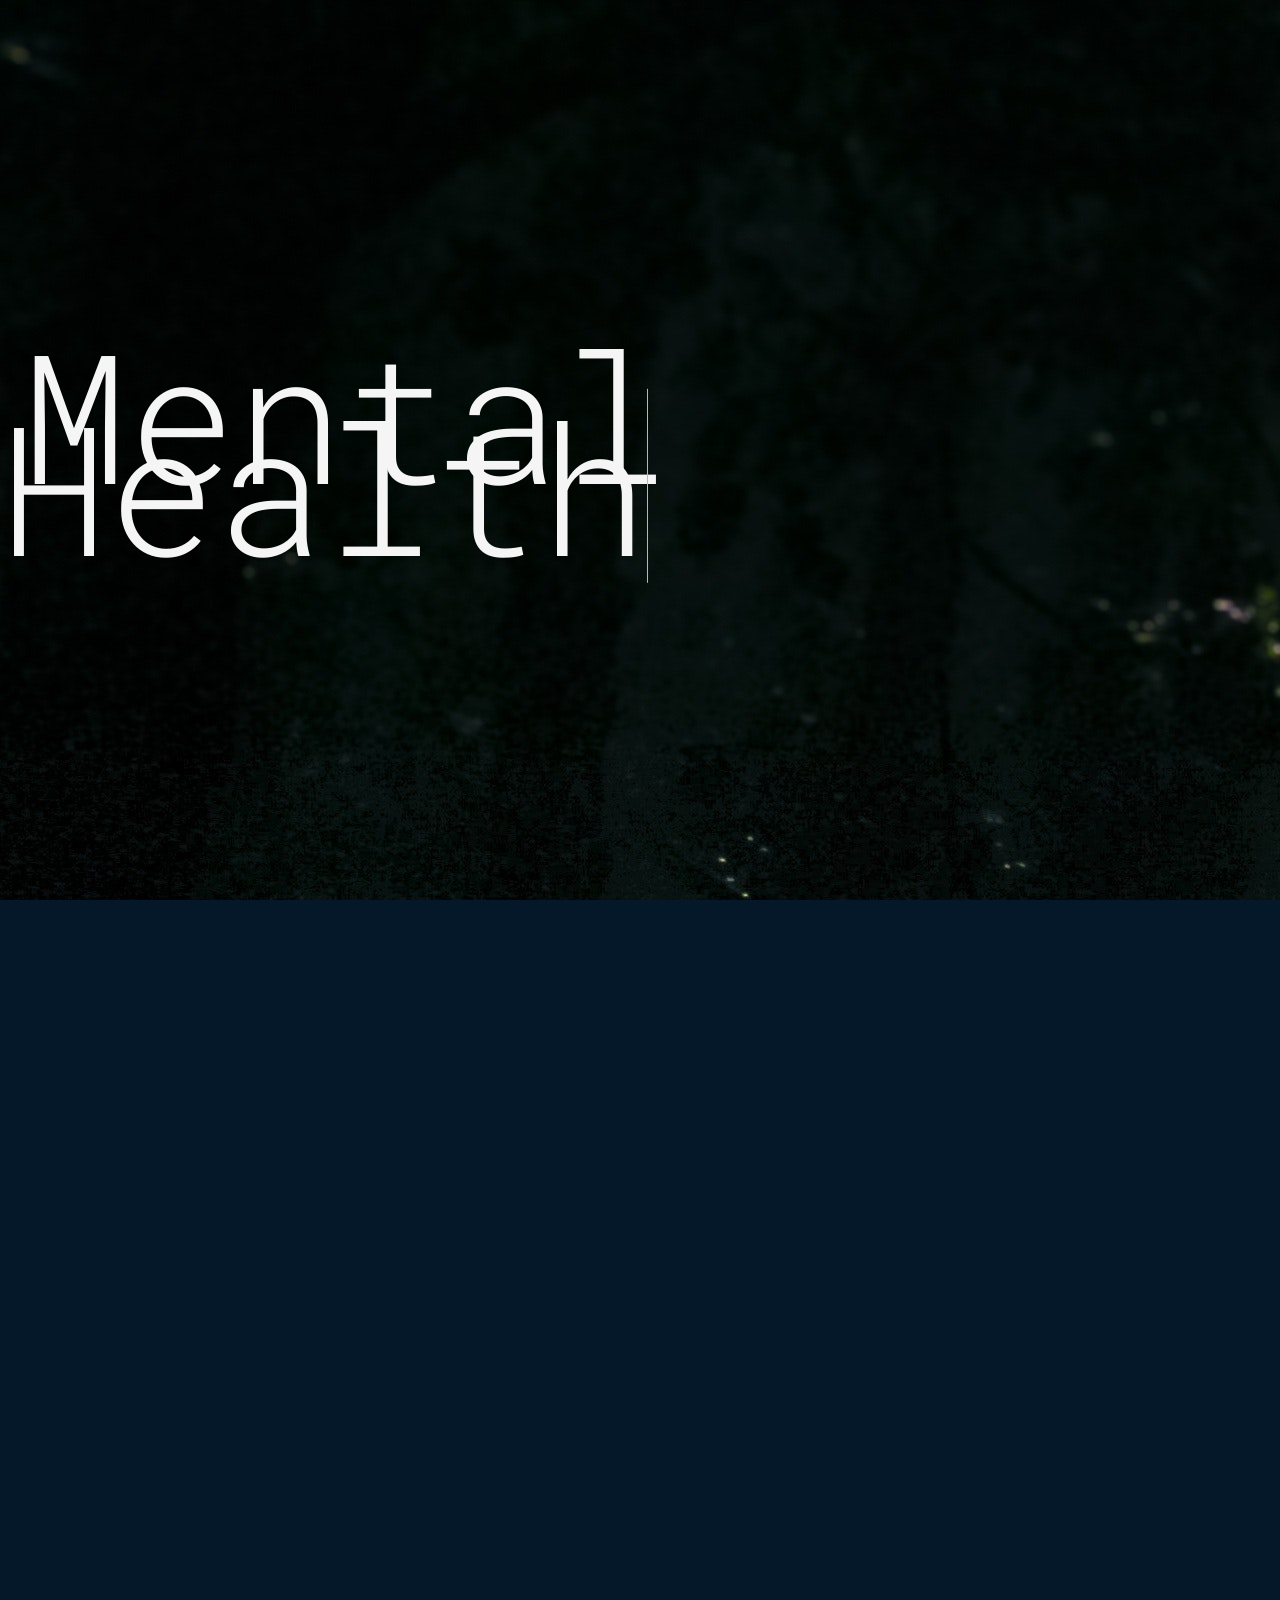
==== bsacMentalHealth/index.html @ 9516e9d7 "first update" ====
<!DOCTYPE html>
<html lang="en">
<head>
  <meta charset="UTF-8">
  <meta name="viewport" content="width=device-width, initial-scale=1.0">
  <meta http-equiv="X-UA-Compatible" content="ie=edge">
  <link rel="stylesheet" href="style.css">
  <link href="https://fonts.googleapis.com/css?family=Roboto+Mono" rel="stylesheet">
  <!-- fullpage library-->
  <link rel="stylesheet" type="text/css" href="fullpage/fullpage.css">
  <!-- headline library -->
  <link rel="stylesheet" type="text/css" href="headline/reset.css">
  <link rel="stylesheet" type="text/css" href="headline/style.css">
  <title>Mental Health</title>
</head>
<body>
  <!--
  First section consists of the front page
  Second section consists of an introduction to the topic
  Third section consists of the problem and stats
  Fourth section consists of possible solutions
  Fifth section consists of organizations as well as their websites
  Sixth section consists of other content
  -->
<div id="fullpage">

  <div class="section" id="firstPage">
    <h1 class="cd-headline letters type">
    		<span class="firstPageFirstWord">Mental</span> <br>
    		<span class="cd-words-wrapper waiting">
    			<b class="is-visible firstPageHeader">Health</b>
    			<b class="firstPageHeader">Awareness</b>
          <b class="firstPageHeader"><span class="mainText">Sickness</span></b>
          <b class="firstPageHeader"><span class="mainText">Disorder</span></b>
    		</span>
    </h1>
  </div>

  <div class="section">

    <div class="wrapper">
      <div class="flex-slider"><a class="panel slide-1" href="#0">
          <div class="slide-content">
            <h3 class="slide-header">fourth slide</h3>
            <div class="slide-body">
              <p>Lorem ipsum dolor sit amet</p>
            </div>
          </div></a><a class="panel slide-2" href="#0">
          <div class="slide-content">
            <h3 class="slide-header">third slide</h3>
            <div class="slide-body">
              <p>Lorem ipsum dolor sit amet, consectetur adipisicing elit. Sapiente odit minus praesentium facere perspiciatis.</p>
            </div>
          </div></a><a class="panel slide-3" href="#0">
          <div class="slide-content">
            <h3 class="slide-header">second slide</h3>
            <div class="slide-body">
              <p>Lorem ipsum dolor sit amet, consectetur adipisicing elit.</p>
            </div>
          </div></a><a class="panel slide-4" href="#0">
          <div class="slide-content">
            <h3 class="slide-header">first slide</h3>
            <div class="slide-body">
              <p>Lorem ipsum dolor sit amet, consectetur adipisicing elit.</p>
            </div>
          </div></a></div>
    </div>

    </div>

  </div> <!--fullapage closing div-->

</body>
<script src="https://ajax.googleapis.com/ajax/libs/jquery/3.3.1/jquery.min.js"></script>
<script type="text/javascript" src="headline/modernizr.js"></script>
<script type="text/javascript" src="headline/main.js"></script>
<script src="script.js"></script>
<script src="fullpage/fullpage.js"></script>
  <script>
      new fullpage('#fullpage', {
      //options here
      autoScrolling: true,
      scrollHorizontally: true
    });
    //methods
    fullpage_api.setAllowScrolling(true);
  </script>
</html>
---- bsacMentalHealth/style.css ----
.mainText {
  font-family: Futura, Abel, Gotham, Helvetica, Arial," sans-serif";
  color: whitesmoke;
  font-size: 1em;
}

.firstPageHeader{
  font-family: 'Roboto Mono', monospace;4
  color: whitesmoke;
  font-size: 3em;
  position: absolute;
  left: 50px;
}

.firstPageFirstWord{
  font-family: 'Roboto Mono', monospace;4
  color: whitesmoke;
  font-size: 3em;
  position: absolute;
  left: 20px;
}

.header {
  font-family: Futura, Abel, Gotham, Helvetica, Arial," sans-serif";
  color: whitesmoke;
  font-size: 1.5em;
  font-weight: 100;
  margin: 25px;
  text-align: center;
}

#name {
  position: fixed;
  width:100%;
  padding: 0px;
  color: whitesmoke;
  background-color: #000000;
  margin: 0px;
  opacity: 0.85;
  top: 0;
  left: 0;
  z-index: 2;
}

#dateNumber {
  position: fixed;
  width:100%;
  padding: 0px;
  color: whitesmoke;
  margin-top: 5.5%;
  top: 0;
  left: 0;
}

#container{
  margin-top: 0%;
}

.title{
  top: 0;
  position: relative;
  font-size:5em;
  font-family: Futura, Abel, Gotham, Helvetica, Arial," sans-serif";
}

/*---------------------------------------------------*/
#firstPage{
  background-image: url(background.jpg);
  overflow: hidden;
}

/*-------------css for the slider on second page--------------------*/

.flex-slider {
  font-family: "Josefin Sans", sans-serif;
  box-sizing: border-box;
  display: flex;
  flex-direction: row-reverse;
  align-items: middle;
  justify-content: center;
  min-height: 100vh;
  counter-reset: slide;
}
@media (max-width: 40em) {
  .flex-slider {
    min-height: 100vh;
  }
}
.flex-slider .panel {
  background-position: 50% 50%;
  background-size: cover;
  background-repeat: no-repeat;
  overflow: hidden;
  box-sizing: inherit;
  position: relative;
  flex-grow: 1;
  width: auto;
  height: auto;
  text-decoration: none;
  color: rgba(255, 255, 255, 0.7);
  -webkit-filter: grayscale(70%);
          filter: grayscale(70%);
  transition: all 400ms cubic-bezier(0.175, 0.685, 0.2, 1.275);
  box-shadow: inset -0.5em 0 0.5em rgba(0, 0, 0, 0.125);
}
.flex-slider .panel .slide-content {
  position: absolute;
  box-sizing: inherit;
  width: 100%;
  height: 100%;
  background: rgba(0, 0, 0, 0.3);
}
@media (max-width: 40em) {
  .flex-slider .panel .slide-content {
    width: 100%;
    height: 100%;
  }
}
.flex-slider .panel .slide-content .slide-header {
  text-transform: uppercase;
  margin: 0;
  padding: 1em;
  background: rgba(0, 0, 0, 0.5);
  font-size: 2em;
}
.flex-slider .panel .slide-content {
  counter-increment: slide;
  content: counter(slide);
}
.flex-slider .panel .slide-content .slide-body {
  padding: 1em;
  width: 50vw;
}
@media (max-width: 40em) {
  .flex-slider .panel .slide-content .slide-body {
    width: auto;
  }
}
.flex-slider .panel:hover, .flex-slider .panel:focus, .flex-slider .panel:active {
  color: rgba(255, 255, 255, 0.8);
  flex-grow: 3;
  -webkit-filter: grayscale(0%);
          filter: grayscale(0%);
  transition: all 300ms cubic-bezier(0.175, 0.685, 0.2, 1.275);
}
@media (max-width: 40em) {
  .flex-slider .panel:hover, .flex-slider .panel:focus, .flex-slider .panel:active {
    flex-grow: 6;
  }
}
.flex-slider .panel:hover > .slide-content > .slide-body, .flex-slider .panel:focus > .slide-content > .slide-body, .flex-slider .panel:active > .slide-content > .slide-body {
  width: 25%;
}
@media (max-width: 40em) {
  .flex-slider .panel:hover > .slide-content > .slide-body, .flex-slider .panel:focus > .slide-content > .slide-body, .flex-slider .panel:active > .slide-content > .slide-body {
    height: auto;
  }
}
.flex-slider .panel.slide-1 {
  background: #26355E;
  z-index: 5;
}
.flex-slider .panel.slide-2 {
  background: #34436B;
  z-index: 4;
}
.flex-slider .panel.slide-3 {
  background: #59668A;
    z-index: 3;
}
.flex-slider .panel.slide-4 {
  background: #727D9C;
  z-index: 2;  
}
@media (max-width: 40em) {
  .flex-slider {
    flex-direction: column;
  }
}
/*---------------------------------------------------*/
---- bsacMentalHealth/fullpage/fullpage.css ----
/*!
 * fullPage 3.0.4
 * https://github.com/alvarotrigo/fullPage.js
 *
 * @license GPLv3 for open source use only
 * or Fullpage Commercial License for commercial use
 * http://alvarotrigo.com/fullPage/pricing/
 *
 * Copyright (C) 2018 http://alvarotrigo.com/fullPage - A project by Alvaro Trigo
 */
html.fp-enabled,
.fp-enabled body {
    margin: 0;
    padding: 0;
    overflow:hidden;

    /*Avoid flicker on slides transitions for mobile phones #336 */
    -webkit-tap-highlight-color: rgba(0,0,0,0);
}
.fp-section {
    position: relative;
    -webkit-box-sizing: border-box; /* Safari<=5 Android<=3 */
    -moz-box-sizing: border-box; /* <=28 */
    box-sizing: border-box;
}
.fp-slide {
    float: left;
}
.fp-slide, .fp-slidesContainer {
    height: 100%;
    display: block;
}
.fp-slides {
    z-index:1;
    height: 100%;
    overflow: hidden;
    position: relative;
    -webkit-transition: all 0.3s ease-out; /* Safari<=6 Android<=4.3 */
    transition: all 0.3s ease-out;
}
.fp-section.fp-table, .fp-slide.fp-table {
    display: table;
    table-layout:fixed;
    width: 100%;
}
.fp-tableCell {
    display: table-cell;
    vertical-align: middle;
    width: 100%;
    height: 100%;
}
.fp-slidesContainer {
    float: left;
    position: relative;
}
.fp-controlArrow {
    -webkit-user-select: none; /* webkit (safari, chrome) browsers */
    -moz-user-select: none; /* mozilla browsers */
    -khtml-user-select: none; /* webkit (konqueror) browsers */
    -ms-user-select: none; /* IE10+ */
    position: absolute;
    z-index: 4;
    top: 50%;
    cursor: pointer;
    width: 0;
    height: 0;
    border-style: solid;
    margin-top: -38px;
    -webkit-transform: translate3d(0,0,0);
    -ms-transform: translate3d(0,0,0);
    transform: translate3d(0,0,0);
}
.fp-controlArrow.fp-prev {
    left: 15px;
    width: 0;
    border-width: 38.5px 34px 38.5px 0;
    border-color: transparent #fff transparent transparent;
}
.fp-controlArrow.fp-next {
    right: 15px;
    border-width: 38.5px 0 38.5px 34px;
    border-color: transparent transparent transparent #fff;
}
.fp-scrollable {
    overflow: hidden;
    position: relative;
}
.fp-scroller{
    overflow: hidden;
}
.iScrollIndicator{
    border: 0 !important;
}
.fp-notransition {
    -webkit-transition: none !important;
    transition: none !important;
}
#fp-nav {
    position: fixed;
    z-index: 100;
    margin-top: -32px;
    top: 50%;
    opacity: 1;
    -webkit-transform: translate3d(0,0,0);
}
#fp-nav.fp-right {
    right: 17px;
}
#fp-nav.fp-left {
    left: 17px;
}
.fp-slidesNav{
    position: absolute;
    z-index: 4;
    opacity: 1;
    -webkit-transform: translate3d(0,0,0);
    -ms-transform: translate3d(0,0,0);
    transform: translate3d(0,0,0);
    left: 0 !important;
    right: 0;
    margin: 0 auto !important;
}
.fp-slidesNav.fp-bottom {
    bottom: 17px;
}
.fp-slidesNav.fp-top {
    top: 17px;
}
#fp-nav ul,
.fp-slidesNav ul {
  margin: 0;
  padding: 0;
}
#fp-nav ul li,
.fp-slidesNav ul li {
    display: block;
    width: 14px;
    height: 13px;
    margin: 7px;
    position:relative;
}
.fp-slidesNav ul li {
    display: inline-block;
}
#fp-nav ul li a,
.fp-slidesNav ul li a {
    display: block;
    position: relative;
    z-index: 1;
    width: 100%;
    height: 100%;
    cursor: pointer;
    text-decoration: none;
}
#fp-nav ul li a.active span,
.fp-slidesNav ul li a.active span,
#fp-nav ul li:hover a.active span,
.fp-slidesNav ul li:hover a.active span{
    height: 12px;
    width: 12px;
    margin: -6px 0 0 -6px;
    border-radius: 100%;
 }
#fp-nav ul li a span,
.fp-slidesNav ul li a span {
    border-radius: 50%;
    position: absolute;
    z-index: 1;
    height: 4px;
    width: 4px;
    border: 0;
    background: #333;
    left: 50%;
    top: 50%;
    margin: -2px 0 0 -2px;
    -webkit-transition: all 0.1s ease-in-out;
    -moz-transition: all 0.1s ease-in-out;
    -o-transition: all 0.1s ease-in-out;
    transition: all 0.1s ease-in-out;
}
#fp-nav ul li:hover a span,
.fp-slidesNav ul li:hover a span{
    width: 10px;
    height: 10px;
    margin: -5px 0px 0px -5px;
}
#fp-nav ul li .fp-tooltip {
    position: absolute;
    top: -2px;
    color: #fff;
    font-size: 14px;
    font-family: arial, helvetica, sans-serif;
    white-space: nowrap;
    max-width: 220px;
    overflow: hidden;
    display: block;
    opacity: 0;
    width: 0;
    cursor: pointer;
}
#fp-nav ul li:hover .fp-tooltip,
#fp-nav.fp-show-active a.active + .fp-tooltip {
    -webkit-transition: opacity 0.2s ease-in;
    transition: opacity 0.2s ease-in;
    width: auto;
    opacity: 1;
}
#fp-nav ul li .fp-tooltip.fp-right {
    right: 20px;
}
#fp-nav ul li .fp-tooltip.fp-left {
    left: 20px;
}
.fp-auto-height.fp-section,
.fp-auto-height .fp-slide,
.fp-auto-height .fp-tableCell{
    height: auto !important;
}

.fp-responsive .fp-auto-height-responsive.fp-section,
.fp-responsive .fp-auto-height-responsive .fp-slide,
.fp-responsive .fp-auto-height-responsive .fp-tableCell {
    height: auto !important;
}

/*Only display content to screen readers*/
.fp-sr-only{
    position: absolute;
    width: 1px;
    height: 1px;
    padding: 0;
    overflow: hidden;
    clip: rect(0, 0, 0, 0);
    white-space: nowrap;
    border: 0;
}
---- bsacMentalHealth/headline/style.css ----
/* --------------------------------

Primary style

-------------------------------- */
*, *::after, *::before {
  -webkit-box-sizing: border-box;
  -moz-box-sizing: border-box;
  box-sizing: border-box;
}

html * {
  -webkit-font-smoothing: antialiased;
  -moz-osx-font-smoothing: grayscale;
}

html {
  font-size: 62.5%;
}

body {
  font-size: 1.6rem;
  font-family: "Source Sans Pro", sans-serif;
  color: whitesmoke;
  background-color: #051829;
}

a {
  text-decoration: none;
}

.cd-title {
  position: relative;
  height: 160px;
  line-height: 230px;
  text-align: center;
}
.cd-title h1 {
  font-size: 2.4rem;
  font-weight: 700;
}
@media only screen and (min-width: 768px) {
  .cd-title {
    line-height: 250px;
  }
}
@media only screen and (min-width: 1170px) {
  .cd-title {
    height: 200px;
    line-height: 300px;
  }
  .cd-title h1 {
    font-size: 3rem;
  }
}

.cd-intro {
  width: 90%;
  max-width: 768px;
  text-align: center;
}

.cd-intro {
  margin: 4em auto;
}
@media only screen and (min-width: 768px) {
  .cd-intro {
    margin: 5em auto;
  }
}
@media only screen and (min-width: 1170px) {
  .cd-intro {
    margin: 6em auto;
  }
}

.cd-headline {
  font-size: 3rem;
  line-height: 1.2;
}
@media only screen and (min-width: 768px) {
  .cd-headline {
    font-size: 4.4rem;
    font-weight: 300;
  }
}
@media only screen and (min-width: 1170px) {
  .cd-headline {
    font-size: 6rem;
  }
}

.cd-words-wrapper {
  display: inline-block;
  position: relative;
  text-align: left;
}
.cd-words-wrapper b {
  display: inline-block;
  position: absolute;
  white-space: nowrap;
  left: 0;
  top: 0;
}
.cd-words-wrapper b.is-visible {
  position: relative;
}
.no-js .cd-words-wrapper b {
  opacity: 0;
}
.no-js .cd-words-wrapper b.is-visible {
  opacity: 1;
}

/* --------------------------------

xrotate-1

-------------------------------- */
.cd-headline.rotate-1 .cd-words-wrapper {
  -webkit-perspective: 300px;
  -moz-perspective: 300px;
  perspective: 300px;
}
.cd-headline.rotate-1 b {
  opacity: 0;
  -webkit-transform-origin: 50% 100%;
  -moz-transform-origin: 50% 100%;
  -ms-transform-origin: 50% 100%;
  -o-transform-origin: 50% 100%;
  transform-origin: 50% 100%;
  -webkit-transform: rotateX(180deg);
  -moz-transform: rotateX(180deg);
  -ms-transform: rotateX(180deg);
  -o-transform: rotateX(180deg);
  transform: rotateX(180deg);
}
.cd-headline.rotate-1 b.is-visible {
  opacity: 1;
  -webkit-transform: rotateX(0deg);
  -moz-transform: rotateX(0deg);
  -ms-transform: rotateX(0deg);
  -o-transform: rotateX(0deg);
  transform: rotateX(0deg);
  -webkit-animation: cd-rotate-1-in 1.2s;
  -moz-animation: cd-rotate-1-in 1.2s;
  animation: cd-rotate-1-in 1.2s;
}
.cd-headline.rotate-1 b.is-hidden {
  -webkit-transform: rotateX(180deg);
  -moz-transform: rotateX(180deg);
  -ms-transform: rotateX(180deg);
  -o-transform: rotateX(180deg);
  transform: rotateX(180deg);
  -webkit-animation: cd-rotate-1-out 1.2s;
  -moz-animation: cd-rotate-1-out 1.2s;
  animation: cd-rotate-1-out 1.2s;
}

@-webkit-keyframes cd-rotate-1-in {
  0% {
    -webkit-transform: rotateX(180deg);
    opacity: 0;
  }
  35% {
    -webkit-transform: rotateX(120deg);
    opacity: 0;
  }
  65% {
    opacity: 0;
  }
  100% {
    -webkit-transform: rotateX(360deg);
    opacity: 1;
  }
}
@-moz-keyframes cd-rotate-1-in {
  0% {
    -moz-transform: rotateX(180deg);
    opacity: 0;
  }
  35% {
    -moz-transform: rotateX(120deg);
    opacity: 0;
  }
  65% {
    opacity: 0;
  }
  100% {
    -moz-transform: rotateX(360deg);
    opacity: 1;
  }
}
@keyframes cd-rotate-1-in {
  0% {
    -webkit-transform: rotateX(180deg);
    -moz-transform: rotateX(180deg);
    -ms-transform: rotateX(180deg);
    -o-transform: rotateX(180deg);
    transform: rotateX(180deg);
    opacity: 0;
  }
  35% {
    -webkit-transform: rotateX(120deg);
    -moz-transform: rotateX(120deg);
    -ms-transform: rotateX(120deg);
    -o-transform: rotateX(120deg);
    transform: rotateX(120deg);
    opacity: 0;
  }
  65% {
    opacity: 0;
  }
  100% {
    -webkit-transform: rotateX(360deg);
    -moz-transform: rotateX(360deg);
    -ms-transform: rotateX(360deg);
    -o-transform: rotateX(360deg);
    transform: rotateX(360deg);
    opacity: 1;
  }
}
@-webkit-keyframes cd-rotate-1-out {
  0% {
    -webkit-transform: rotateX(0deg);
    opacity: 1;
  }
  35% {
    -webkit-transform: rotateX(-40deg);
    opacity: 1;
  }
  65% {
    opacity: 0;
  }
  100% {
    -webkit-transform: rotateX(180deg);
    opacity: 0;
  }
}
@-moz-keyframes cd-rotate-1-out {
  0% {
    -moz-transform: rotateX(0deg);
    opacity: 1;
  }
  35% {
    -moz-transform: rotateX(-40deg);
    opacity: 1;
  }
  65% {
    opacity: 0;
  }
  100% {
    -moz-transform: rotateX(180deg);
    opacity: 0;
  }
}
@keyframes cd-rotate-1-out {
  0% {
    -webkit-transform: rotateX(0deg);
    -moz-transform: rotateX(0deg);
    -ms-transform: rotateX(0deg);
    -o-transform: rotateX(0deg);
    transform: rotateX(0deg);
    opacity: 1;
  }
  35% {
    -webkit-transform: rotateX(-40deg);
    -moz-transform: rotateX(-40deg);
    -ms-transform: rotateX(-40deg);
    -o-transform: rotateX(-40deg);
    transform: rotateX(-40deg);
    opacity: 1;
  }
  65% {
    opacity: 0;
  }
  100% {
    -webkit-transform: rotateX(180deg);
    -moz-transform: rotateX(180deg);
    -ms-transform: rotateX(180deg);
    -o-transform: rotateX(180deg);
    transform: rotateX(180deg);
    opacity: 0;
  }
}
/* --------------------------------

xtype

-------------------------------- */
.cd-headline.type .cd-words-wrapper {
  vertical-align: top;
  overflow: hidden;
}
.cd-headline.type .cd-words-wrapper::after {
  /* vertical bar */
  content: '';
  position: absolute;
  right: 0;
  top: 50%;
  bottom: auto;
  -webkit-transform: translateY(-50%);
  -moz-transform: translateY(-50%);
  -ms-transform: translateY(-50%);
  -o-transform: translateY(-50%);
  transform: translateY(-50%);
  height: 90%;
  width: 1px;
  background-color: #aebcb9;
}
.cd-headline.type .cd-words-wrapper.waiting::after {
  -webkit-animation: cd-pulse 1s infinite;
  -moz-animation: cd-pulse 1s infinite;
  animation: cd-pulse 1s infinite;
}
.cd-headline.type .cd-words-wrapper.selected {
  background-color: #aebcb9;
}
.cd-headline.type .cd-words-wrapper.selected::after {
  visibility: hidden;
}
.cd-headline.type .cd-words-wrapper.selected b {
  color: #0d0d0d;
}
.cd-headline.type b {
  visibility: hidden;
}
.cd-headline.type b.is-visible {
  visibility: visible;
}
.cd-headline.type i {
  position: absolute;
  visibility: hidden;
}
.cd-headline.type i.in {
  position: relative;
  visibility: visible;
}

@-webkit-keyframes cd-pulse {
  0% {
    -webkit-transform: translateY(-50%) scale(1);
    opacity: 1;
  }
  40% {
    -webkit-transform: translateY(-50%) scale(0.9);
    opacity: 0;
  }
  100% {
    -webkit-transform: translateY(-50%) scale(0);
    opacity: 0;
  }
}
@-moz-keyframes cd-pulse {
  0% {
    -moz-transform: translateY(-50%) scale(1);
    opacity: 1;
  }
  40% {
    -moz-transform: translateY(-50%) scale(0.9);
    opacity: 0;
  }
  100% {
    -moz-transform: translateY(-50%) scale(0);
    opacity: 0;
  }
}
@keyframes cd-pulse {
  0% {
    -webkit-transform: translateY(-50%) scale(1);
    -moz-transform: translateY(-50%) scale(1);
    -ms-transform: translateY(-50%) scale(1);
    -o-transform: translateY(-50%) scale(1);
    transform: translateY(-50%) scale(1);
    opacity: 1;
  }
  40% {
    -webkit-transform: translateY(-50%) scale(0.9);
    -moz-transform: translateY(-50%) scale(0.9);
    -ms-transform: translateY(-50%) scale(0.9);
    -o-transform: translateY(-50%) scale(0.9);
    transform: translateY(-50%) scale(0.9);
    opacity: 0;
  }
  100% {
    -webkit-transform: translateY(-50%) scale(0);
    -moz-transform: translateY(-50%) scale(0);
    -ms-transform: translateY(-50%) scale(0);
    -o-transform: translateY(-50%) scale(0);
    transform: translateY(-50%) scale(0);
    opacity: 0;
  }
}
/* --------------------------------

xrotate-2

-------------------------------- */
.cd-headline.rotate-2 .cd-words-wrapper {
  -webkit-perspective: 300px;
  -moz-perspective: 300px;
  perspective: 300px;
}
.cd-headline.rotate-2 i, .cd-headline.rotate-2 em {
  display: inline-block;
  -webkit-backface-visibility: hidden;
  backface-visibility: hidden;
}
.cd-headline.rotate-2 b {
  opacity: 0;
}
.cd-headline.rotate-2 i {
  -webkit-transform-style: preserve-3d;
  -moz-transform-style: preserve-3d;
  -ms-transform-style: preserve-3d;
  -o-transform-style: preserve-3d;
  transform-style: preserve-3d;
  -webkit-transform: translateZ(-20px) rotateX(90deg);
  -moz-transform: translateZ(-20px) rotateX(90deg);
  -ms-transform: translateZ(-20px) rotateX(90deg);
  -o-transform: translateZ(-20px) rotateX(90deg);
  transform: translateZ(-20px) rotateX(90deg);
  opacity: 0;
}
.is-visible .cd-headline.rotate-2 i {
  opacity: 1;
}
.cd-headline.rotate-2 i.in {
  -webkit-animation: cd-rotate-2-in 0.4s forwards;
  -moz-animation: cd-rotate-2-in 0.4s forwards;
  animation: cd-rotate-2-in 0.4s forwards;
}
.cd-headline.rotate-2 i.out {
  -webkit-animation: cd-rotate-2-out 0.4s forwards;
  -moz-animation: cd-rotate-2-out 0.4s forwards;
  animation: cd-rotate-2-out 0.4s forwards;
}
.cd-headline.rotate-2 em {
  -webkit-transform: translateZ(20px);
  -moz-transform: translateZ(20px);
  -ms-transform: translateZ(20px);
  -o-transform: translateZ(20px);
  transform: translateZ(20px);
}

.no-csstransitions .cd-headline.rotate-2 i {
  -webkit-transform: rotateX(0deg);
  -moz-transform: rotateX(0deg);
  -ms-transform: rotateX(0deg);
  -o-transform: rotateX(0deg);
  transform: rotateX(0deg);
  opacity: 0;
}
.no-csstransitions .cd-headline.rotate-2 i em {
  -webkit-transform: scale(1);
  -moz-transform: scale(1);
  -ms-transform: scale(1);
  -o-transform: scale(1);
  transform: scale(1);
}

.no-csstransitions .cd-headline.rotate-2 .is-visible i {
  opacity: 1;
}

@-webkit-keyframes cd-rotate-2-in {
  0% {
    opacity: 0;
    -webkit-transform: translateZ(-20px) rotateX(90deg);
  }
  60% {
    opacity: 1;
    -webkit-transform: translateZ(-20px) rotateX(-10deg);
  }
  100% {
    opacity: 1;
    -webkit-transform: translateZ(-20px) rotateX(0deg);
  }
}
@-moz-keyframes cd-rotate-2-in {
  0% {
    opacity: 0;
    -moz-transform: translateZ(-20px) rotateX(90deg);
  }
  60% {
    opacity: 1;
    -moz-transform: translateZ(-20px) rotateX(-10deg);
  }
  100% {
    opacity: 1;
    -moz-transform: translateZ(-20px) rotateX(0deg);
  }
}
@keyframes cd-rotate-2-in {
  0% {
    opacity: 0;
    -webkit-transform: translateZ(-20px) rotateX(90deg);
    -moz-transform: translateZ(-20px) rotateX(90deg);
    -ms-transform: translateZ(-20px) rotateX(90deg);
    -o-transform: translateZ(-20px) rotateX(90deg);
    transform: translateZ(-20px) rotateX(90deg);
  }
  60% {
    opacity: 1;
    -webkit-transform: translateZ(-20px) rotateX(-10deg);
    -moz-transform: translateZ(-20px) rotateX(-10deg);
    -ms-transform: translateZ(-20px) rotateX(-10deg);
    -o-transform: translateZ(-20px) rotateX(-10deg);
    transform: translateZ(-20px) rotateX(-10deg);
  }
  100% {
    opacity: 1;
    -webkit-transform: translateZ(-20px) rotateX(0deg);
    -moz-transform: translateZ(-20px) rotateX(0deg);
    -ms-transform: translateZ(-20px) rotateX(0deg);
    -o-transform: translateZ(-20px) rotateX(0deg);
    transform: translateZ(-20px) rotateX(0deg);
  }
}
@-webkit-keyframes cd-rotate-2-out {
  0% {
    opacity: 1;
    -webkit-transform: translateZ(-20px) rotateX(0);
  }
  60% {
    opacity: 0;
    -webkit-transform: translateZ(-20px) rotateX(-100deg);
  }
  100% {
    opacity: 0;
    -webkit-transform: translateZ(-20px) rotateX(-90deg);
  }
}
@-moz-keyframes cd-rotate-2-out {
  0% {
    opacity: 1;
    -moz-transform: translateZ(-20px) rotateX(0);
  }
  60% {
    opacity: 0;
    -moz-transform: translateZ(-20px) rotateX(-100deg);
  }
  100% {
    opacity: 0;
    -moz-transform: translateZ(-20px) rotateX(-90deg);
  }
}
@keyframes cd-rotate-2-out {
  0% {
    opacity: 1;
    -webkit-transform: translateZ(-20px) rotateX(0);
    -moz-transform: translateZ(-20px) rotateX(0);
    -ms-transform: translateZ(-20px) rotateX(0);
    -o-transform: translateZ(-20px) rotateX(0);
    transform: translateZ(-20px) rotateX(0);
  }
  60% {
    opacity: 0;
    -webkit-transform: translateZ(-20px) rotateX(-100deg);
    -moz-transform: translateZ(-20px) rotateX(-100deg);
    -ms-transform: translateZ(-20px) rotateX(-100deg);
    -o-transform: translateZ(-20px) rotateX(-100deg);
    transform: translateZ(-20px) rotateX(-100deg);
  }
  100% {
    opacity: 0;
    -webkit-transform: translateZ(-20px) rotateX(-90deg);
    -moz-transform: translateZ(-20px) rotateX(-90deg);
    -ms-transform: translateZ(-20px) rotateX(-90deg);
    -o-transform: translateZ(-20px) rotateX(-90deg);
    transform: translateZ(-20px) rotateX(-90deg);
  }
}
/* --------------------------------

xloading-bar

-------------------------------- */
.cd-headline.loading-bar span {
  display: inline-block;
  padding: .2em 0;
}
.cd-headline.loading-bar .cd-words-wrapper {
  overflow: hidden;
  vertical-align: top;
}
.cd-headline.loading-bar .cd-words-wrapper::after {
  /* loading bar */
  content: '';
  position: absolute;
  left: 0;
  bottom: 0;
  height: 3px;
  width: 0;
  background: #0096a7;
  z-index: 2;
  -webkit-transition: width 0.3s -0.1s;
  -moz-transition: width 0.3s -0.1s;
  transition: width 0.3s -0.1s;
}
.cd-headline.loading-bar .cd-words-wrapper.is-loading::after {
  width: 100%;
  -webkit-transition: width 3s;
  -moz-transition: width 3s;
  transition: width 3s;
}
.cd-headline.loading-bar b {
  top: .2em;
  opacity: 0;
  -webkit-transition: opacity 0.3s;
  -moz-transition: opacity 0.3s;
  transition: opacity 0.3s;
}
.cd-headline.loading-bar b.is-visible {
  opacity: 1;
  top: 0;
}

/* --------------------------------

xslide

-------------------------------- */
.cd-headline.slide span {
  display: inline-block;
  padding: .2em 0;
}
.cd-headline.slide .cd-words-wrapper {
  overflow: hidden;
  vertical-align: top;
}
.cd-headline.slide b {
  opacity: 0;
  top: .2em;
}
.cd-headline.slide b.is-visible {
  top: 0;
  opacity: 1;
  -webkit-animation: slide-in 0.6s;
  -moz-animation: slide-in 0.6s;
  animation: slide-in 0.6s;
}
.cd-headline.slide b.is-hidden {
  -webkit-animation: slide-out 0.6s;
  -moz-animation: slide-out 0.6s;
  animation: slide-out 0.6s;
}

@-webkit-keyframes slide-in {
  0% {
    opacity: 0;
    -webkit-transform: translateY(-100%);
  }
  60% {
    opacity: 1;
    -webkit-transform: translateY(20%);
  }
  100% {
    opacity: 1;
    -webkit-transform: translateY(0);
  }
}
@-moz-keyframes slide-in {
  0% {
    opacity: 0;
    -moz-transform: translateY(-100%);
  }
  60% {
    opacity: 1;
    -moz-transform: translateY(20%);
  }
  100% {
    opacity: 1;
    -moz-transform: translateY(0);
  }
}
@keyframes slide-in {
  0% {
    opacity: 0;
    -webkit-transform: translateY(-100%);
    -moz-transform: translateY(-100%);
    -ms-transform: translateY(-100%);
    -o-transform: translateY(-100%);
    transform: translateY(-100%);
  }
  60% {
    opacity: 1;
    -webkit-transform: translateY(20%);
    -moz-transform: translateY(20%);
    -ms-transform: translateY(20%);
    -o-transform: translateY(20%);
    transform: translateY(20%);
  }
  100% {
    opacity: 1;
    -webkit-transform: translateY(0);
    -moz-transform: translateY(0);
    -ms-transform: translateY(0);
    -o-transform: translateY(0);
    transform: translateY(0);
  }
}
@-webkit-keyframes slide-out {
  0% {
    opacity: 1;
    -webkit-transform: translateY(0);
  }
  60% {
    opacity: 0;
    -webkit-transform: translateY(120%);
  }
  100% {
    opacity: 0;
    -webkit-transform: translateY(100%);
  }
}
@-moz-keyframes slide-out {
  0% {
    opacity: 1;
    -moz-transform: translateY(0);
  }
  60% {
    opacity: 0;
    -moz-transform: translateY(120%);
  }
  100% {
    opacity: 0;
    -moz-transform: translateY(100%);
  }
}
@keyframes slide-out {
  0% {
    opacity: 1;
    -webkit-transform: translateY(0);
    -moz-transform: translateY(0);
    -ms-transform: translateY(0);
    -o-transform: translateY(0);
    transform: translateY(0);
  }
  60% {
    opacity: 0;
    -webkit-transform: translateY(120%);
    -moz-transform: translateY(120%);
    -ms-transform: translateY(120%);
    -o-transform: translateY(120%);
    transform: translateY(120%);
  }
  100% {
    opacity: 0;
    -webkit-transform: translateY(100%);
    -moz-transform: translateY(100%);
    -ms-transform: translateY(100%);
    -o-transform: translateY(100%);
    transform: translateY(100%);
  }
}
/* --------------------------------

xclip

-------------------------------- */
.cd-headline.clip span {
  display: inline-block;
  padding: .2em 0;
}
.cd-headline.clip .cd-words-wrapper {
  overflow: hidden;
  vertical-align: top;
}
.cd-headline.clip .cd-words-wrapper::after {
  /* line */
  content: '';
  position: absolute;
  top: 0;
  right: 0;
  width: 2px;
  height: 100%;
  background-color: #aebcb9;
}
.cd-headline.clip b {
  opacity: 0;
}
.cd-headline.clip b.is-visible {
  opacity: 1;
}

/* --------------------------------

xzoom

-------------------------------- */
.cd-headline.zoom .cd-words-wrapper {
  -webkit-perspective: 300px;
  -moz-perspective: 300px;
  perspective: 300px;
}
.cd-headline.zoom b {
  opacity: 0;
}
.cd-headline.zoom b.is-visible {
  opacity: 1;
  -webkit-animation: zoom-in 0.8s;
  -moz-animation: zoom-in 0.8s;
  animation: zoom-in 0.8s;
}
.cd-headline.zoom b.is-hidden {
  -webkit-animation: zoom-out 0.8s;
  -moz-animation: zoom-out 0.8s;
  animation: zoom-out 0.8s;
}

@-webkit-keyframes zoom-in {
  0% {
    opacity: 0;
    -webkit-transform: translateZ(100px);
  }
  100% {
    opacity: 1;
    -webkit-transform: translateZ(0);
  }
}
@-moz-keyframes zoom-in {
  0% {
    opacity: 0;
    -moz-transform: translateZ(100px);
  }
  100% {
    opacity: 1;
    -moz-transform: translateZ(0);
  }
}
@keyframes zoom-in {
  0% {
    opacity: 0;
    -webkit-transform: translateZ(100px);
    -moz-transform: translateZ(100px);
    -ms-transform: translateZ(100px);
    -o-transform: translateZ(100px);
    transform: translateZ(100px);
  }
  100% {
    opacity: 1;
    -webkit-transform: translateZ(0);
    -moz-transform: translateZ(0);
    -ms-transform: translateZ(0);
    -o-transform: translateZ(0);
    transform: translateZ(0);
  }
}
@-webkit-keyframes zoom-out {
  0% {
    opacity: 1;
    -webkit-transform: translateZ(0);
  }
  100% {
    opacity: 0;
    -webkit-transform: translateZ(-100px);
  }
}
@-moz-keyframes zoom-out {
  0% {
    opacity: 1;
    -moz-transform: translateZ(0);
  }
  100% {
    opacity: 0;
    -moz-transform: translateZ(-100px);
  }
}
@keyframes zoom-out {
  0% {
    opacity: 1;
    -webkit-transform: translateZ(0);
    -moz-transform: translateZ(0);
    -ms-transform: translateZ(0);
    -o-transform: translateZ(0);
    transform: translateZ(0);
  }
  100% {
    opacity: 0;
    -webkit-transform: translateZ(-100px);
    -moz-transform: translateZ(-100px);
    -ms-transform: translateZ(-100px);
    -o-transform: translateZ(-100px);
    transform: translateZ(-100px);
  }
}
/* --------------------------------

xrotate-3

-------------------------------- */
.cd-headline.rotate-3 .cd-words-wrapper {
  -webkit-perspective: 300px;
  -moz-perspective: 300px;
  perspective: 300px;
}
.cd-headline.rotate-3 b {
  opacity: 0;
}
.cd-headline.rotate-3 i {
  display: inline-block;
  -webkit-transform: rotateY(180deg);
  -moz-transform: rotateY(180deg);
  -ms-transform: rotateY(180deg);
  -o-transform: rotateY(180deg);
  transform: rotateY(180deg);
  -webkit-backface-visibility: hidden;
  backface-visibility: hidden;
}
.is-visible .cd-headline.rotate-3 i {
  -webkit-transform: rotateY(0deg);
  -moz-transform: rotateY(0deg);
  -ms-transform: rotateY(0deg);
  -o-transform: rotateY(0deg);
  transform: rotateY(0deg);
}
.cd-headline.rotate-3 i.in {
  -webkit-animation: cd-rotate-3-in 0.6s forwards;
  -moz-animation: cd-rotate-3-in 0.6s forwards;
  animation: cd-rotate-3-in 0.6s forwards;
}
.cd-headline.rotate-3 i.out {
  -webkit-animation: cd-rotate-3-out 0.6s forwards;
  -moz-animation: cd-rotate-3-out 0.6s forwards;
  animation: cd-rotate-3-out 0.6s forwards;
}

.no-csstransitions .cd-headline.rotate-3 i {
  -webkit-transform: rotateY(0deg);
  -moz-transform: rotateY(0deg);
  -ms-transform: rotateY(0deg);
  -o-transform: rotateY(0deg);
  transform: rotateY(0deg);
  opacity: 0;
}

.no-csstransitions .cd-headline.rotate-3 .is-visible i {
  opacity: 1;
}

@-webkit-keyframes cd-rotate-3-in {
  0% {
    -webkit-transform: rotateY(180deg);
  }
  100% {
    -webkit-transform: rotateY(0deg);
  }
}
@-moz-keyframes cd-rotate-3-in {
  0% {
    -moz-transform: rotateY(180deg);
  }
  100% {
    -moz-transform: rotateY(0deg);
  }
}
@keyframes cd-rotate-3-in {
  0% {
    -webkit-transform: rotateY(180deg);
    -moz-transform: rotateY(180deg);
    -ms-transform: rotateY(180deg);
    -o-transform: rotateY(180deg);
    transform: rotateY(180deg);
  }
  100% {
    -webkit-transform: rotateY(0deg);
    -moz-transform: rotateY(0deg);
    -ms-transform: rotateY(0deg);
    -o-transform: rotateY(0deg);
    transform: rotateY(0deg);
  }
}
@-webkit-keyframes cd-rotate-3-out {
  0% {
    -webkit-transform: rotateY(0);
  }
  100% {
    -webkit-transform: rotateY(-180deg);
  }
}
@-moz-keyframes cd-rotate-3-out {
  0% {
    -moz-transform: rotateY(0);
  }
  100% {
    -moz-transform: rotateY(-180deg);
  }
}
@keyframes cd-rotate-3-out {
  0% {
    -webkit-transform: rotateY(0);
    -moz-transform: rotateY(0);
    -ms-transform: rotateY(0);
    -o-transform: rotateY(0);
    transform: rotateY(0);
  }
  100% {
    -webkit-transform: rotateY(-180deg);
    -moz-transform: rotateY(-180deg);
    -ms-transform: rotateY(-180deg);
    -o-transform: rotateY(-180deg);
    transform: rotateY(-180deg);
  }
}
/* --------------------------------

xscale

-------------------------------- */
.cd-headline.scale b {
  opacity: 0;
}
.cd-headline.scale i {
  display: inline-block;
  opacity: 0;
  -webkit-transform: scale(0);
  -moz-transform: scale(0);
  -ms-transform: scale(0);
  -o-transform: scale(0);
  transform: scale(0);
}
.is-visible .cd-headline.scale i {
  opacity: 1;
}
.cd-headline.scale i.in {
  -webkit-animation: scale-up 0.6s forwards;
  -moz-animation: scale-up 0.6s forwards;
  animation: scale-up 0.6s forwards;
}
.cd-headline.scale i.out {
  -webkit-animation: scale-down 0.6s forwards;
  -moz-animation: scale-down 0.6s forwards;
  animation: scale-down 0.6s forwards;
}

.no-csstransitions .cd-headline.scale i {
  -webkit-transform: scale(1);
  -moz-transform: scale(1);
  -ms-transform: scale(1);
  -o-transform: scale(1);
  transform: scale(1);
  opacity: 0;
}

.no-csstransitions .cd-headline.scale .is-visible i {
  opacity: 1;
}

@-webkit-keyframes scale-up {
  0% {
    -webkit-transform: scale(0);
    opacity: 0;
  }
  60% {
    -webkit-transform: scale(1.2);
    opacity: 1;
  }
  100% {
    -webkit-transform: scale(1);
    opacity: 1;
  }
}
@-moz-keyframes scale-up {
  0% {
    -moz-transform: scale(0);
    opacity: 0;
  }
  60% {
    -moz-transform: scale(1.2);
    opacity: 1;
  }
  100% {
    -moz-transform: scale(1);
    opacity: 1;
  }
}
@keyframes scale-up {
  0% {
    -webkit-transform: scale(0);
    -moz-transform: scale(0);
    -ms-transform: scale(0);
    -o-transform: scale(0);
    transform: scale(0);
    opacity: 0;
  }
  60% {
    -webkit-transform: scale(1.2);
    -moz-transform: scale(1.2);
    -ms-transform: scale(1.2);
    -o-transform: scale(1.2);
    transform: scale(1.2);
    opacity: 1;
  }
  100% {
    -webkit-transform: scale(1);
    -moz-transform: scale(1);
    -ms-transform: scale(1);
    -o-transform: scale(1);
    transform: scale(1);
    opacity: 1;
  }
}
@-webkit-keyframes scale-down {
  0% {
    -webkit-transform: scale(1);
    opacity: 1;
  }
  60% {
    -webkit-transform: scale(0);
    opacity: 0;
  }
}
@-moz-keyframes scale-down {
  0% {
    -moz-transform: scale(1);
    opacity: 1;
  }
  60% {
    -moz-transform: scale(0);
    opacity: 0;
  }
}
@keyframes scale-down {
  0% {
    -webkit-transform: scale(1);
    -moz-transform: scale(1);
    -ms-transform: scale(1);
    -o-transform: scale(1);
    transform: scale(1);
    opacity: 1;
  }
  60% {
    -webkit-transform: scale(0);
    -moz-transform: scale(0);
    -ms-transform: scale(0);
    -o-transform: scale(0);
    transform: scale(0);
    opacity: 0;
  }
}
/* --------------------------------

xpush

-------------------------------- */
.cd-headline.push b {
  opacity: 0;
}
.cd-headline.push b.is-visible {
  opacity: 1;
  -webkit-animation: push-in 0.6s;
  -moz-animation: push-in 0.6s;
  animation: push-in 0.6s;
}
.cd-headline.push b.is-hidden {
  -webkit-animation: push-out 0.6s;
  -moz-animation: push-out 0.6s;
  animation: push-out 0.6s;
}

@-webkit-keyframes push-in {
  0% {
    opacity: 0;
    -webkit-transform: translateX(-100%);
  }
  60% {
    opacity: 1;
    -webkit-transform: translateX(10%);
  }
  100% {
    opacity: 1;
    -webkit-transform: translateX(0);
  }
}
@-moz-keyframes push-in {
  0% {
    opacity: 0;
    -moz-transform: translateX(-100%);
  }
  60% {
    opacity: 1;
    -moz-transform: translateX(10%);
  }
  100% {
    opacity: 1;
    -moz-transform: translateX(0);
  }
}
@keyframes push-in {
  0% {
    opacity: 0;
    -webkit-transform: translateX(-100%);
    -moz-transform: translateX(-100%);
    -ms-transform: translateX(-100%);
    -o-transform: translateX(-100%);
    transform: translateX(-100%);
  }
  60% {
    opacity: 1;
    -webkit-transform: translateX(10%);
    -moz-transform: translateX(10%);
    -ms-transform: translateX(10%);
    -o-transform: translateX(10%);
    transform: translateX(10%);
  }
  100% {
    opacity: 1;
    -webkit-transform: translateX(0);
    -moz-transform: translateX(0);
    -ms-transform: translateX(0);
    -o-transform: translateX(0);
    transform: translateX(0);
  }
}
@-webkit-keyframes push-out {
  0% {
    opacity: 1;
    -webkit-transform: translateX(0);
  }
  60% {
    opacity: 0;
    -webkit-transform: translateX(110%);
  }
  100% {
    opacity: 0;
    -webkit-transform: translateX(100%);
  }
}
@-moz-keyframes push-out {
  0% {
    opacity: 1;
    -moz-transform: translateX(0);
  }
  60% {
    opacity: 0;
    -moz-transform: translateX(110%);
  }
  100% {
    opacity: 0;
    -moz-transform: translateX(100%);
  }
}
@keyframes push-out {
  0% {
    opacity: 1;
    -webkit-transform: translateX(0);
    -moz-transform: translateX(0);
    -ms-transform: translateX(0);
    -o-transform: translateX(0);
    transform: translateX(0);
  }
  60% {
    opacity: 0;
    -webkit-transform: translateX(110%);
    -moz-transform: translateX(110%);
    -ms-transform: translateX(110%);
    -o-transform: translateX(110%);
    transform: translateX(110%);
  }
  100% {
    opacity: 0;
    -webkit-transform: translateX(100%);
    -moz-transform: translateX(100%);
    -ms-transform: translateX(100%);
    -o-transform: translateX(100%);
    transform: translateX(100%);
  }
}
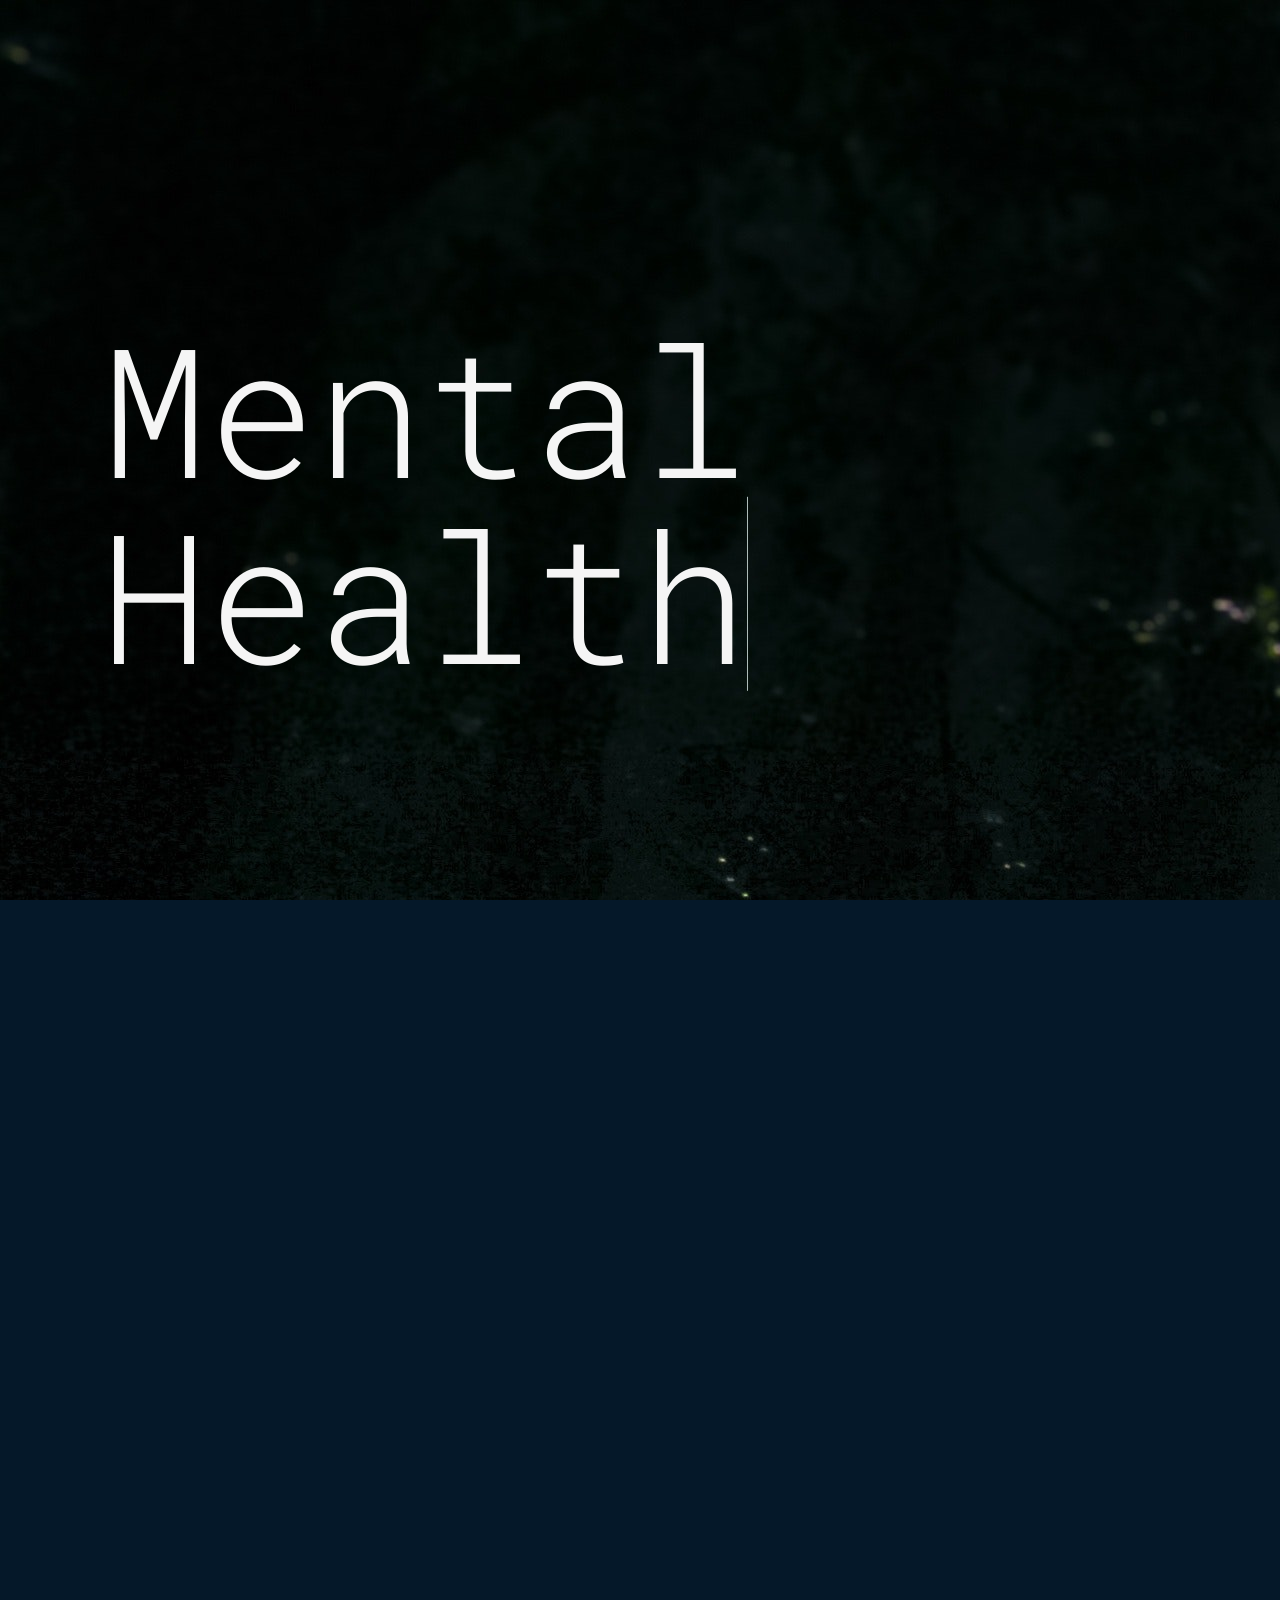
==== commit 27ac48a6: "update 3/13" ====
--- a/bsacMentalHealth/index.html
+++ b/bsacMentalHealth/index.html
@@ -26,13 +26,12 @@
 
   <div class="section" id="firstPage">
     <h1 class="cd-headline letters type">
-    		<span class="firstPageFirstWord">Mental</span> <br>
-    		<span class="cd-words-wrapper waiting">
-    			<b class="is-visible firstPageHeader">Health</b>
-    			<b class="firstPageHeader">Awareness</b>
-          <b class="firstPageHeader"><span class="mainText">Sickness</span></b>
-          <b class="firstPageHeader"><span class="mainText">Disorder</span></b>
-    		</span>
+              <span class="firstPageHeader">Mental</span> <br><br><br><br>
+              <span class="cd-words-wrapper waiting">
+                <b class="is-visible firstPageHeader">Health</b>
+                <b class="firstPageHeader">Sickness</b>
+                <b class="firstPageHeader"><span class="firstPageHeader">Awareness</span></b>
+              </span>
     </h1>
   </div>
 
@@ -43,25 +42,25 @@
           <div class="slide-content">
             <h3 class="slide-header">fourth slide</h3>
             <div class="slide-body">
-              <p>Lorem ipsum dolor sit amet</p>
+              <p>Lorem ipsum dolor sit amet, consectetur adipisicing elit. Suscipit dolor vero veritatis nemo, esse dolorum. Nesciunt ex deleniti voluptate magni, assumenda, nulla vero dignissimos dolore ab excepturi necessitatibus quibusdam dolorem!</p>
             </div>
           </div></a><a class="panel slide-2" href="#0">
           <div class="slide-content">
             <h3 class="slide-header">third slide</h3>
             <div class="slide-body">
-              <p>Lorem ipsum dolor sit amet, consectetur adipisicing elit. Sapiente odit minus praesentium facere perspiciatis.</p>
+              <p>Lorem ipsum dolor sit amet, consectetur adipisicing elit. Suscipit dolor vero veritatis nemo, esse dolorum. Nesciunt ex deleniti voluptate magni, assumenda, nulla vero dignissimos dolore ab excepturi necessitatibus quibusdam dolorem!</p>
             </div>
           </div></a><a class="panel slide-3" href="#0">
           <div class="slide-content">
             <h3 class="slide-header">second slide</h3>
             <div class="slide-body">
-              <p>Lorem ipsum dolor sit amet, consectetur adipisicing elit.</p>
+              <p>Lorem ipsum dolor sit amet, consectetur adipisicing elit. Suscipit dolor vero veritatis nemo, esse dolorum. Nesciunt ex deleniti voluptate magni, assumenda, nulla vero dignissimos dolore ab excepturi necessitatibus quibusdam dolorem!</p>
             </div>
           </div></a><a class="panel slide-4" href="#0">
           <div class="slide-content">
             <h3 class="slide-header">first slide</h3>
             <div class="slide-body">
-              <p>Lorem ipsum dolor sit amet, consectetur adipisicing elit.</p>
+              <p>Lorem ipsum dolor sit amet, consectetur adipisicing elit. Suscipit dolor vero veritatis nemo, esse dolorum. Nesciunt ex deleniti voluptate magni, assumenda, nulla vero dignissimos dolore ab excepturi necessitatibus quibusdam dolorem!</p>
             </div>
           </div></a></div>
     </div>
--- a/bsacMentalHealth/style.css
+++ b/bsacMentalHealth/style.css
@@ -5,19 +5,15 @@
 }
 
 .firstPageHeader{
-  font-family: 'Roboto Mono', monospace;4
+  font-family: 'Roboto Mono', monospace;
   color: whitesmoke;
   font-size: 3em;
   position: absolute;
-  left: 50px;
+  top: 300px;
 }
 
-.firstPageFirstWord{
-  font-family: 'Roboto Mono', monospace;4
-  color: whitesmoke;
-  font-size: 3em;
-  position: absolute;
-  left: 20px;
+.cd-headline{
+    padding-left: 100px;
 }
 
 .header {
@@ -136,7 +132,7 @@
     width: auto;
   }
 }
-.flex-slider .panel:hover, .flex-slider .panel:focus, .flex-slider .panel:active {
+.flex-slider .panel:active, .flex-slider .panel:focus, .flex-slider .panel:active {
   color: rgba(255, 255, 255, 0.8);
   flex-grow: 3;
   -webkit-filter: grayscale(0%);
@@ -144,12 +140,12 @@
   transition: all 300ms cubic-bezier(0.175, 0.685, 0.2, 1.275);
 }
 @media (max-width: 40em) {
-  .flex-slider .panel:hover, .flex-slider .panel:focus, .flex-slider .panel:active {
+  .flex-slider .panel:active, .flex-slider .panel:focus, .flex-slider .panel:active {
     flex-grow: 6;
   }
 }
-.flex-slider .panel:hover > .slide-content > .slide-body, .flex-slider .panel:focus > .slide-content > .slide-body, .flex-slider .panel:active > .slide-content > .slide-body {
-  width: 25%;
+.flex-slider .panel:active > .slide-content > .slide-body, .flex-slider .panel:focus > .slide-content > .slide-body, .flex-slider .panel:active > .slide-content > .slide-body {
+  width: 75%;
 }
 @media (max-width: 40em) {
   .flex-slider .panel:hover > .slide-content > .slide-body, .flex-slider .panel:focus > .slide-content > .slide-body, .flex-slider .panel:active > .slide-content > .slide-body {
@@ -170,7 +166,7 @@
 }
 .flex-slider .panel.slide-4 {
   background: #727D9C;
-  z-index: 2;  
+  z-index: 2;
 }
 @media (max-width: 40em) {
   .flex-slider {
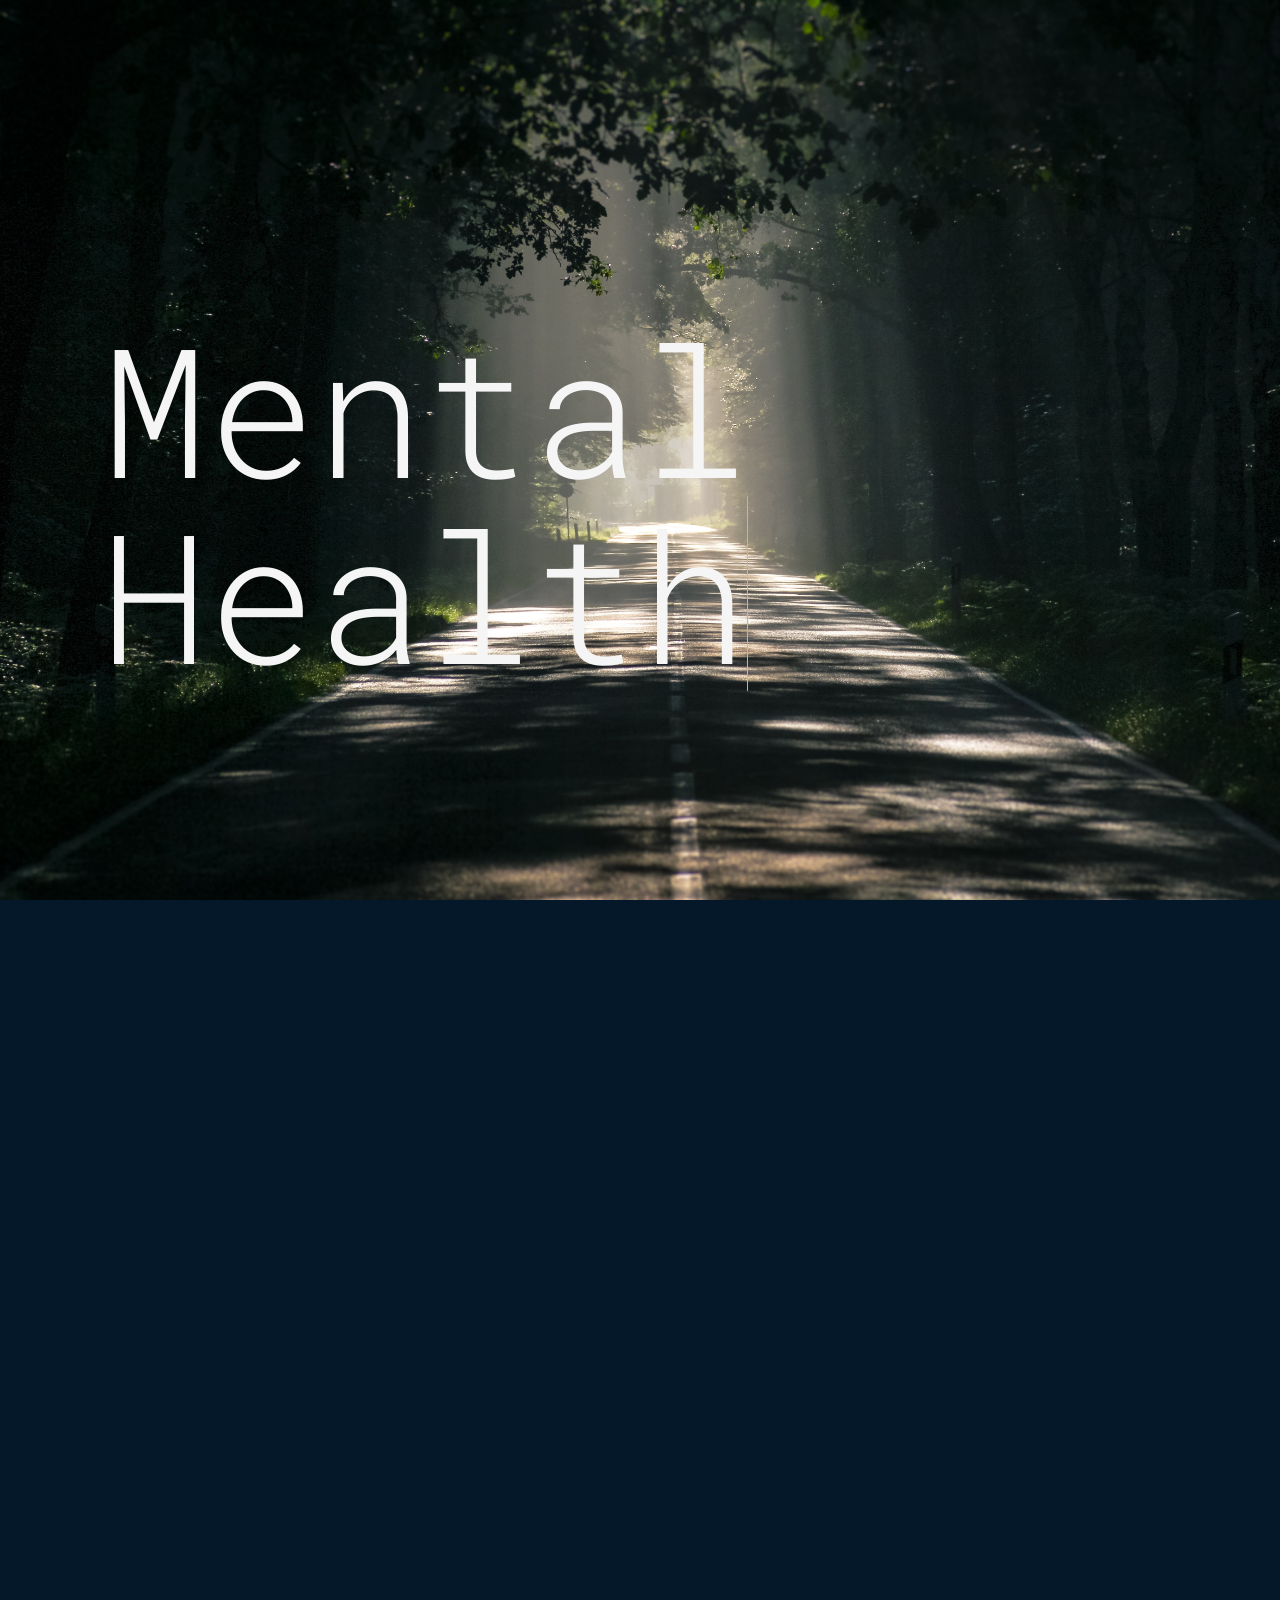
==== commit b2ed9093: "added wanker js library" ====
--- a/bsacMentalHealth/index.html
+++ b/bsacMentalHealth/index.html
@@ -22,6 +22,14 @@
   Fifth section consists of organizations as well as their websites
   Sixth section consists of other content
   -->
+
+  <div class="wanker" data-wanker>
+    <div class="wanker-content"><br><br><br><br><br><br>
+      <h1>The web was meant to be read, not squished.</h1>
+      <p>Prevent excessive browser resizing and get people back to reading.</p>
+    </div>
+  </div>
+
 <div id="fullpage">
 
   <div class="section" id="firstPage">
@@ -84,4 +92,10 @@
     //methods
     fullpage_api.setAllowScrolling(true);
   </script>
+<script type="text/javascript" src="wanker/jquery.wanker.js"></script>
+<script>
+    $(function() {
+      $('[data-wanker]').wanker();
+    });
+</script>
 </html>
--- a/bsacMentalHealth/style.css
+++ b/bsacMentalHealth/style.css
@@ -63,6 +63,7 @@
 #firstPage{
   background-image: url(background.jpg);
   overflow: hidden;
+  background-size: cover;
 }
 
 /*-------------css for the slider on second page--------------------*/
@@ -174,3 +175,17 @@
   }
 }
 /*---------------------------------------------------*/
+.wanker {
+  text-align: center;
+  background: #000000;
+  color: whitesmoke;
+  display: none;
+  height: 100%;
+  left: 0;
+  position: fixed;
+  top: 0;
+  width: 100%;
+  z-index: 2014;
+  font-family: Futura, Abel, Gotham, Helvetica, Arial," sans-serif";
+  font-size: 3em;
+}
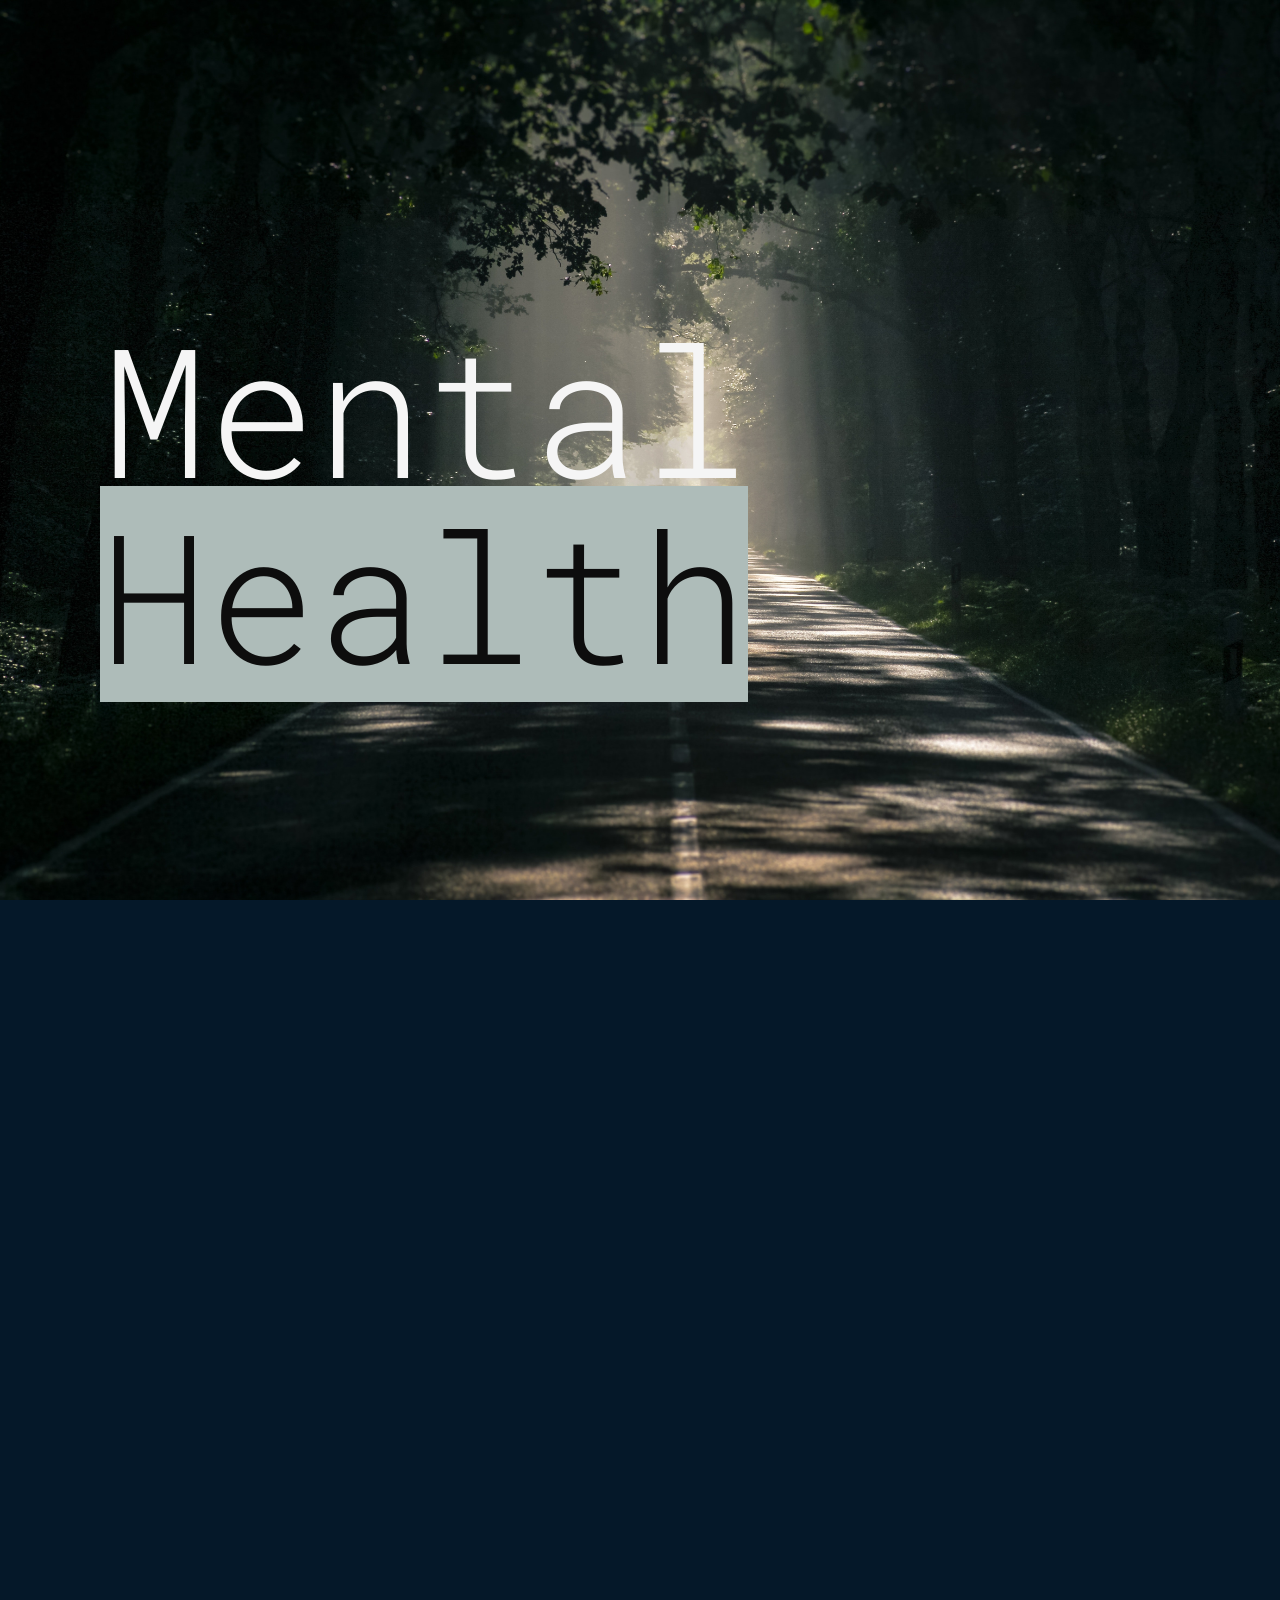
==== commit 54351c3a: "near final changes" ====
--- a/bsacMentalHealth/index.html
+++ b/bsacMentalHealth/index.html
@@ -22,7 +22,6 @@
   Fifth section consists of organizations as well as their websites
   Sixth section consists of other content
   -->
-
   <div class="wanker" data-wanker>
     <div class="wanker-content"><br><br><br><br><br><br>
       <h1>The web was meant to be read, not squished.</h1>
@@ -46,33 +45,122 @@
   <div class="section">
 
     <div class="wrapper">
-      <div class="flex-slider"><a class="panel slide-1" href="#0">
+      <div class="flex-slider">
+        <a class="panel slide-1" href="#0">
           <div class="slide-content">
-            <h3 class="slide-header">fourth slide</h3>
+            <h3 class="slide-header">What facts prove this concept?</h3>
             <div class="slide-body">
-              <p>Lorem ipsum dolor sit amet, consectetur adipisicing elit. Suscipit dolor vero veritatis nemo, esse dolorum. Nesciunt ex deleniti voluptate magni, assumenda, nulla vero dignissimos dolore ab excepturi necessitatibus quibusdam dolorem!</p>
+              <ul>
+                <span class="li2">
+                <li>-On average, there are 129 suicides per day.</li>
+                <li>-In 2017, men died by suicide 3.54x more often than women.</li>
+                <li>-The 2017 age-adjusted suicide rate is 14.0 per 100,000 individuals.</li>
+                <li>-Nearly 51% of national suicides were caused by a firearm.</li>
+                <li>-Suicide is the third-leading cause of death for young people ages 15 to 24.</li>
+                <li>-NYCDOE health class policy- only posted rules are 54 hours of class time for <br>
+                   grades 6-8 and 9-12, and required teaching on HIV and AIDS. </li>
+              </span><br>
+            </ul>
+            <center>
+              <img src="mentalHealthImage3.png" alt="a statistic" width="350px">
+            </center>
+
             </div>
-          </div></a><a class="panel slide-2" href="#0">
+          </div></a>
+          <a class="panel slide-2" href="#0">
           <div class="slide-content">
-            <h3 class="slide-header">third slide</h3>
+            <h3 class="slide-header">Our Vision</h3>
             <div class="slide-body">
-              <p>Lorem ipsum dolor sit amet, consectetur adipisicing elit. Suscipit dolor vero veritatis nemo, esse dolorum. Nesciunt ex deleniti voluptate magni, assumenda, nulla vero dignissimos dolore ab excepturi necessitatibus quibusdam dolorem!</p>
+              <p class="mainText">
+                We aim to establish mental health awareness through advocacy, support, and
+                education. This can become a reality by enhancing the school curriculum,
+                through the implementation of yearly health classes. This class would allow
+                students to gain insight toward the issue, as they would be
+                introduced to the evolution of this growing issue. In addition, we hope to
+                change D.O.E policy by mandating a minimum of two guest speakers a year. In
+                hopes that providing the student body with someone they can sympathize with
+                will illustrate that they are not alone and encourage them to speak up.
+              </p><br>
+              <center>
+              <img src="mentalHealthImage2.jpg" alt="An image" width="450px">
+              </center>
             </div>
-          </div></a><a class="panel slide-3" href="#0">
+          </div></a>
+          <a class="panel slide-3" href="#0">
           <div class="slide-content">
-            <h3 class="slide-header">second slide</h3>
+            <h3 class="slide-header">Why does it keep growing?</h3>
             <div class="slide-body">
-              <p>Lorem ipsum dolor sit amet, consectetur adipisicing elit. Suscipit dolor vero veritatis nemo, esse dolorum. Nesciunt ex deleniti voluptate magni, assumenda, nulla vero dignissimos dolore ab excepturi necessitatibus quibusdam dolorem!</p>
+              <p class="mainText">
+                The feeling of sadness, worthlessness, and restlessness has caused a huge
+                impact to our youth. With the rise of social media, which enables one to
+                be judged and ridiculed by others has been linked to the spread of mental
+                illness issues. <br><br>
+
+                In simple terms, it can be caused by many factors such as
+                <ul>
+                  <span class="li">
+                  <li>-Familial issues</li>
+                  <li>-Bullying</li>
+                  <li>-Chronic illnesses or other physical conditions</li>
+                  <li>-Untreated mental or substance-abuse problems</li>
+                  <li>-Lack of coping skills</li>
+                </span><br>
+                </ul>
+
+                <span class="mainText">What has changed?</span>
+                <ul>
+                  <span class="li">
+                  <li>-Dramatic increase in violent tv shows, movies and video games.</li>
+                  <li>-Social media pressure</li>
+                  <li>-Being exposed to a multitude of opinions (on tv & online)</li>
+                  <li>-Gender confusion</li>
+                  <li>-Early access to, and the acceptance of illegal drugs</li>
+                  <li>-Reduced face to face interactions and social support</li>
+                </span><br>
+                </ul>
+
+              </p>
             </div>
-          </div></a><a class="panel slide-4" href="#0">
+          </div></a>
+          <a class="panel slide-4" href="#0">
           <div class="slide-content">
-            <h3 class="slide-header">first slide</h3>
+            <h3 class="slide-header">Society is changing.</h3>
             <div class="slide-body">
-              <p>Lorem ipsum dolor sit amet, consectetur adipisicing elit. Suscipit dolor vero veritatis nemo, esse dolorum. Nesciunt ex deleniti voluptate magni, assumenda, nulla vero dignissimos dolore ab excepturi necessitatibus quibusdam dolorem!</p>
+              <p class="mainText">
+                  The mental health of our generation is slowly depreciating and it will only
+                get worse as time goes on. Society is ignoring the important signs as they
+                believe that they can help themselves, because of their beliefs that nothing
+                is wrong with them. This fixed mindset can not continue. In order to combat
+                this growing issue, the school community needs to enhance the curriculum and
+                invest more time into the wellbeing of the students.
+                  When teenagers take matters into their own hands their solution is self-harm,
+                such as cutting themselves, Bulimia (binging & purging), and even taking their life.
+              </p><br><br>
+              <center>
+              <img src="mentalHealthImage.jpg" alt="An image" width="450px">
+              </center>
             </div>
           </div></a></div>
     </div>
 
+    </div>
+
+    <div class="section">
+      <center>
+      <div class="cont">
+          <div class="cont-cards">
+              <div class="cards">
+                  <div class="title">Sources:</div><br>
+                  <div class="content">
+                      <a href="https://afsp.org/about-suicide/suicide-statistic">afsp.org</a><br>
+                      <a href="https://centerfordiscovery.com/blog/todays-teens-depressed-ever/">centerfordiscovery.com</a><br>
+                      <a href="https://www.anxietycentre.com/FAQ/why-is-mental-illness-on-the-rise.shtml">anxietycentre.com</a><br>
+                      <a href="https://www.newportacademy.com/resources/mental-health/adolescent-depression-in-schools/">newportacademy.com</a>
+                  </div>
+              </div>
+          </div>
+      </div>
+      </center>
     </div>
 
   </div> <!--fullapage closing div-->
--- a/bsacMentalHealth/style.css
+++ b/bsacMentalHealth/style.css
@@ -1,7 +1,22 @@
 .mainText {
   font-family: Futura, Abel, Gotham, Helvetica, Arial," sans-serif";
   color: whitesmoke;
-  font-size: 1em;
+  font-size: 1.5em;
+  line-height: 2.0;
+}
+
+.li {
+  font-family: Futura, Abel, Gotham, Helvetica, Arial," sans-serif";
+  color: whitesmoke;
+  font-size: 1.2em;
+  line-height: 2.0;
+}
+
+.li2 {
+  font-family: Futura, Abel, Gotham, Helvetica, Arial," sans-serif";
+  color: whitesmoke;
+  font-size: 1.2em;
+  line-height: 2.5;
 }
 
 .firstPageHeader{
@@ -57,6 +72,17 @@
   position: relative;
   font-size:5em;
   font-family: Futura, Abel, Gotham, Helvetica, Arial," sans-serif";
+}
+
+a {
+  text-decoration: none;
+  font-family: Futura, Abel, Gotham, Helvetica, Arial," sans-serif";
+  color: whitesmoke;
+}
+
+.content{
+  font-size: 2.3em;
+  line-height: 1.8;
 }
 
 /*---------------------------------------------------*/
@@ -65,7 +91,6 @@
   overflow: hidden;
   background-size: cover;
 }
-
 /*-------------css for the slider on second page--------------------*/
 
 .flex-slider {
@@ -189,3 +214,33 @@
   font-family: Futura, Abel, Gotham, Helvetica, Arial," sans-serif";
   font-size: 3em;
 }
+
+/*---------------------------------------------------*/
+.cont {
+ display: flex;
+ position        : relative;
+ top             : 30px;
+ width           : 100%;
+ height          : 70vh;
+ justify-content : center;
+}
+
+.cont-cards {
+ width           : 90%;
+ justify-content : space-between;
+ align-content: center;
+}
+
+.cards {
+ display   : inline-block;
+ position  : relative;
+ top       : 100px;
+ width     : 35%;
+ height    : 45vh;
+ box-shadow: 4px 5px 5px rgba(0,0,0,0.5);
+ padding: 10px 16px;
+}
+
+.cards:nth-child(1) {
+ background-color : #26355E;
+}
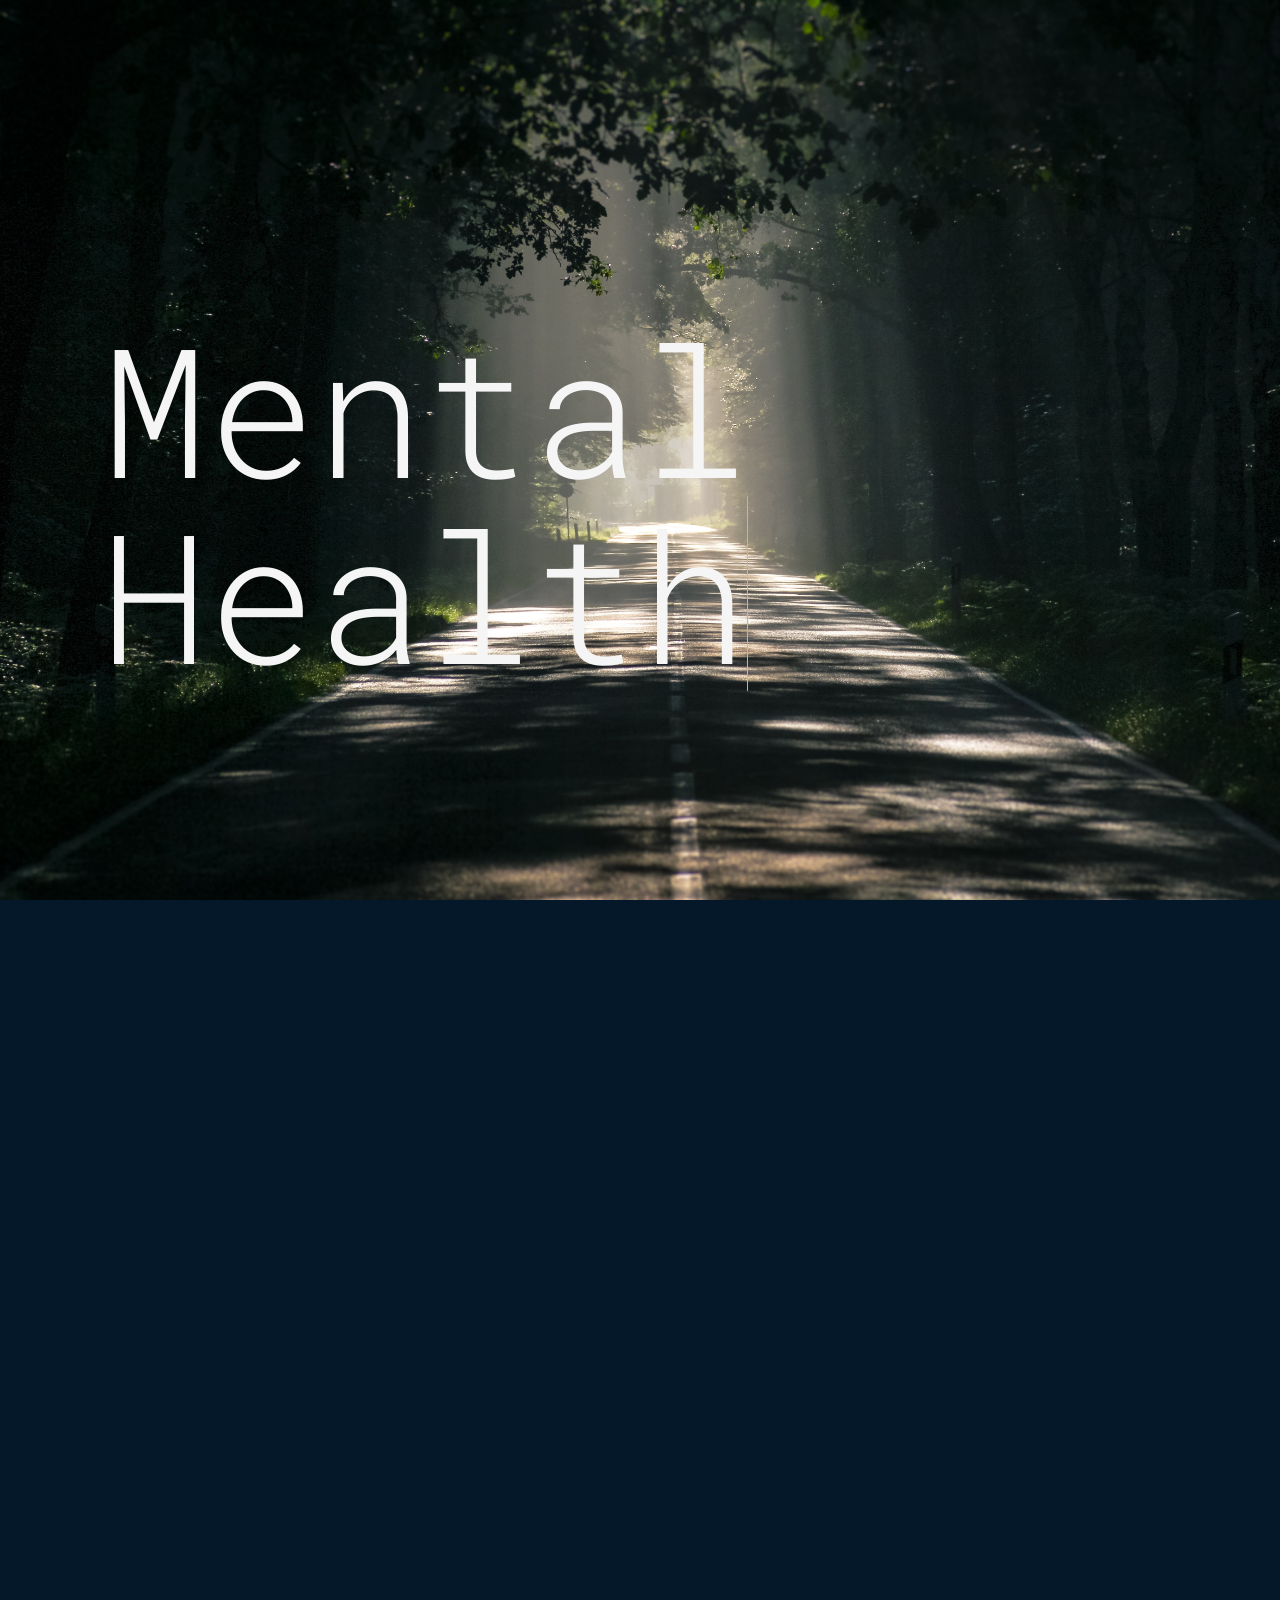
==== commit 01ad9795: "added favicon" ====
--- a/bsacMentalHealth/index.html
+++ b/bsacMentalHealth/index.html
@@ -4,6 +4,7 @@
   <meta charset="UTF-8">
   <meta name="viewport" content="width=device-width, initial-scale=1.0">
   <meta http-equiv="X-UA-Compatible" content="ie=edge">
+  <link rel="icon" href="dargon.jpg">
   <link rel="stylesheet" href="style.css">
   <link href="https://fonts.googleapis.com/css?family=Roboto+Mono" rel="stylesheet">
   <!-- fullpage library-->
